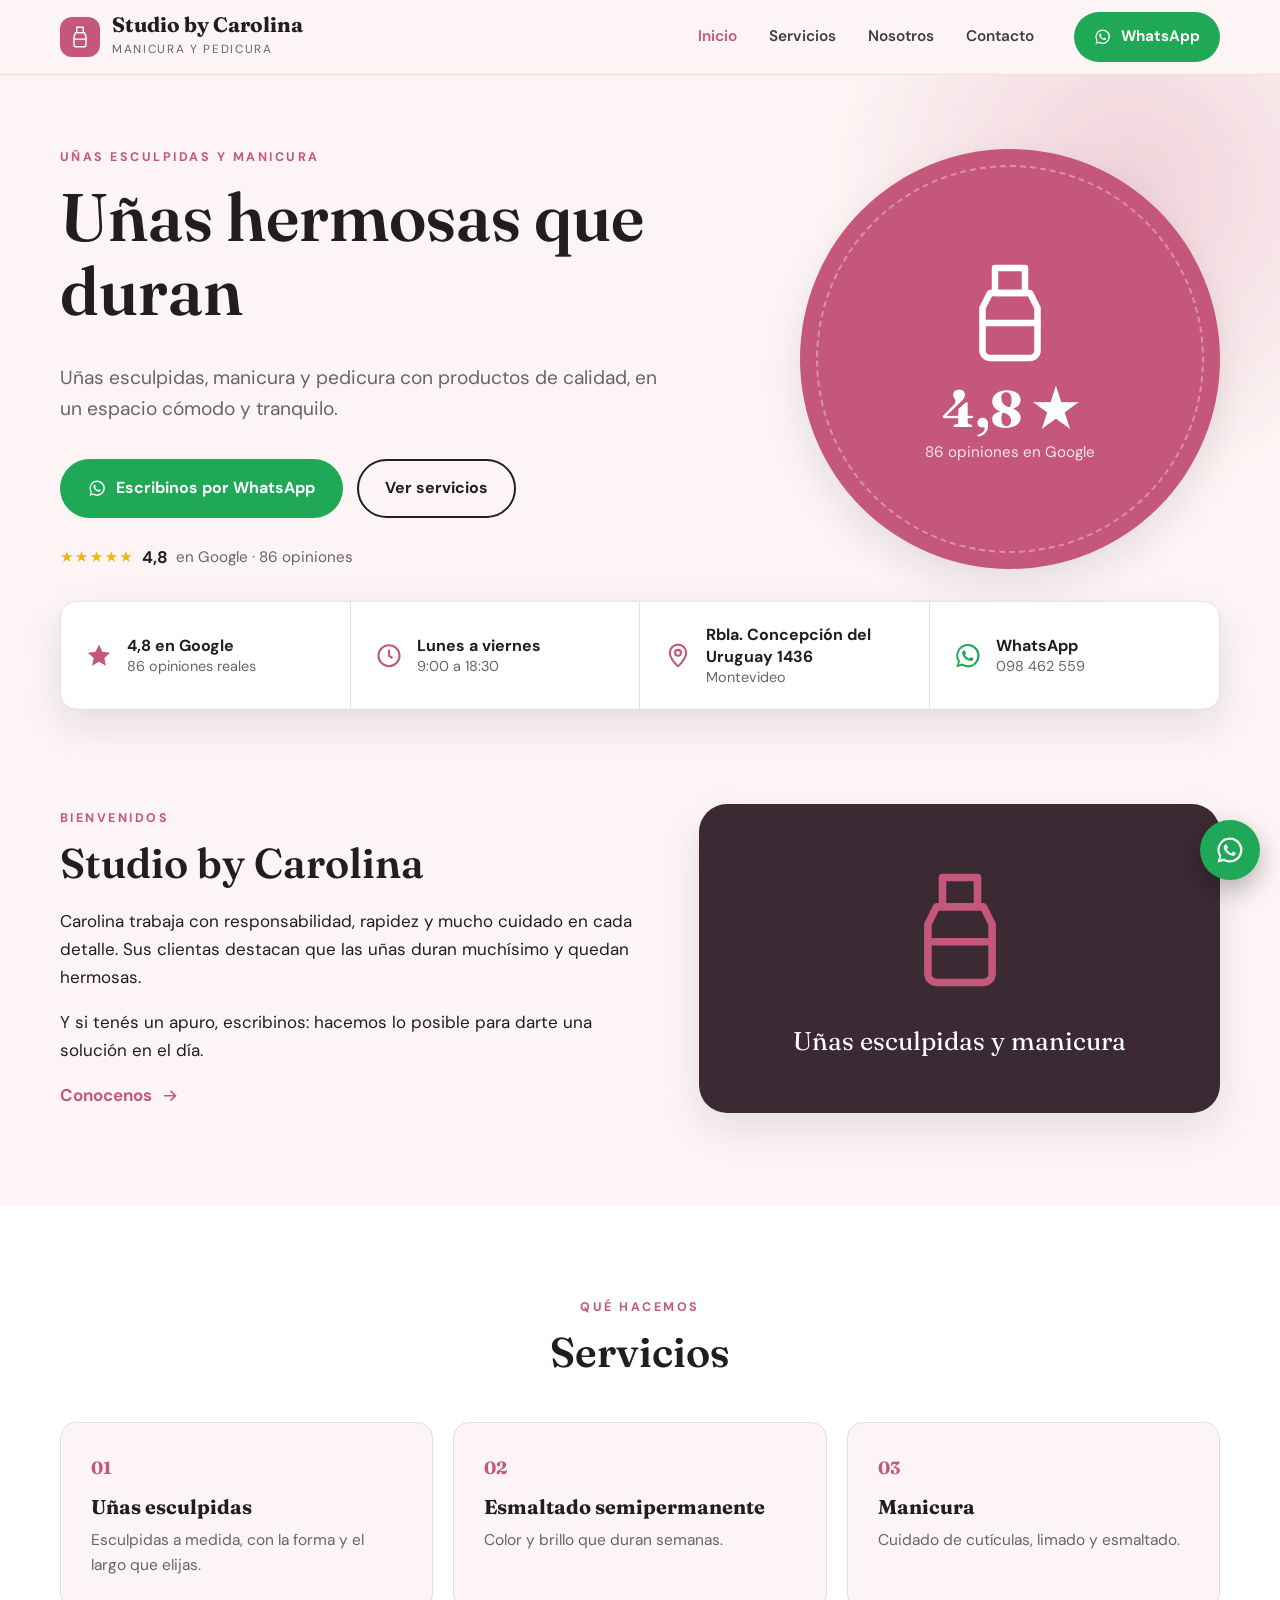
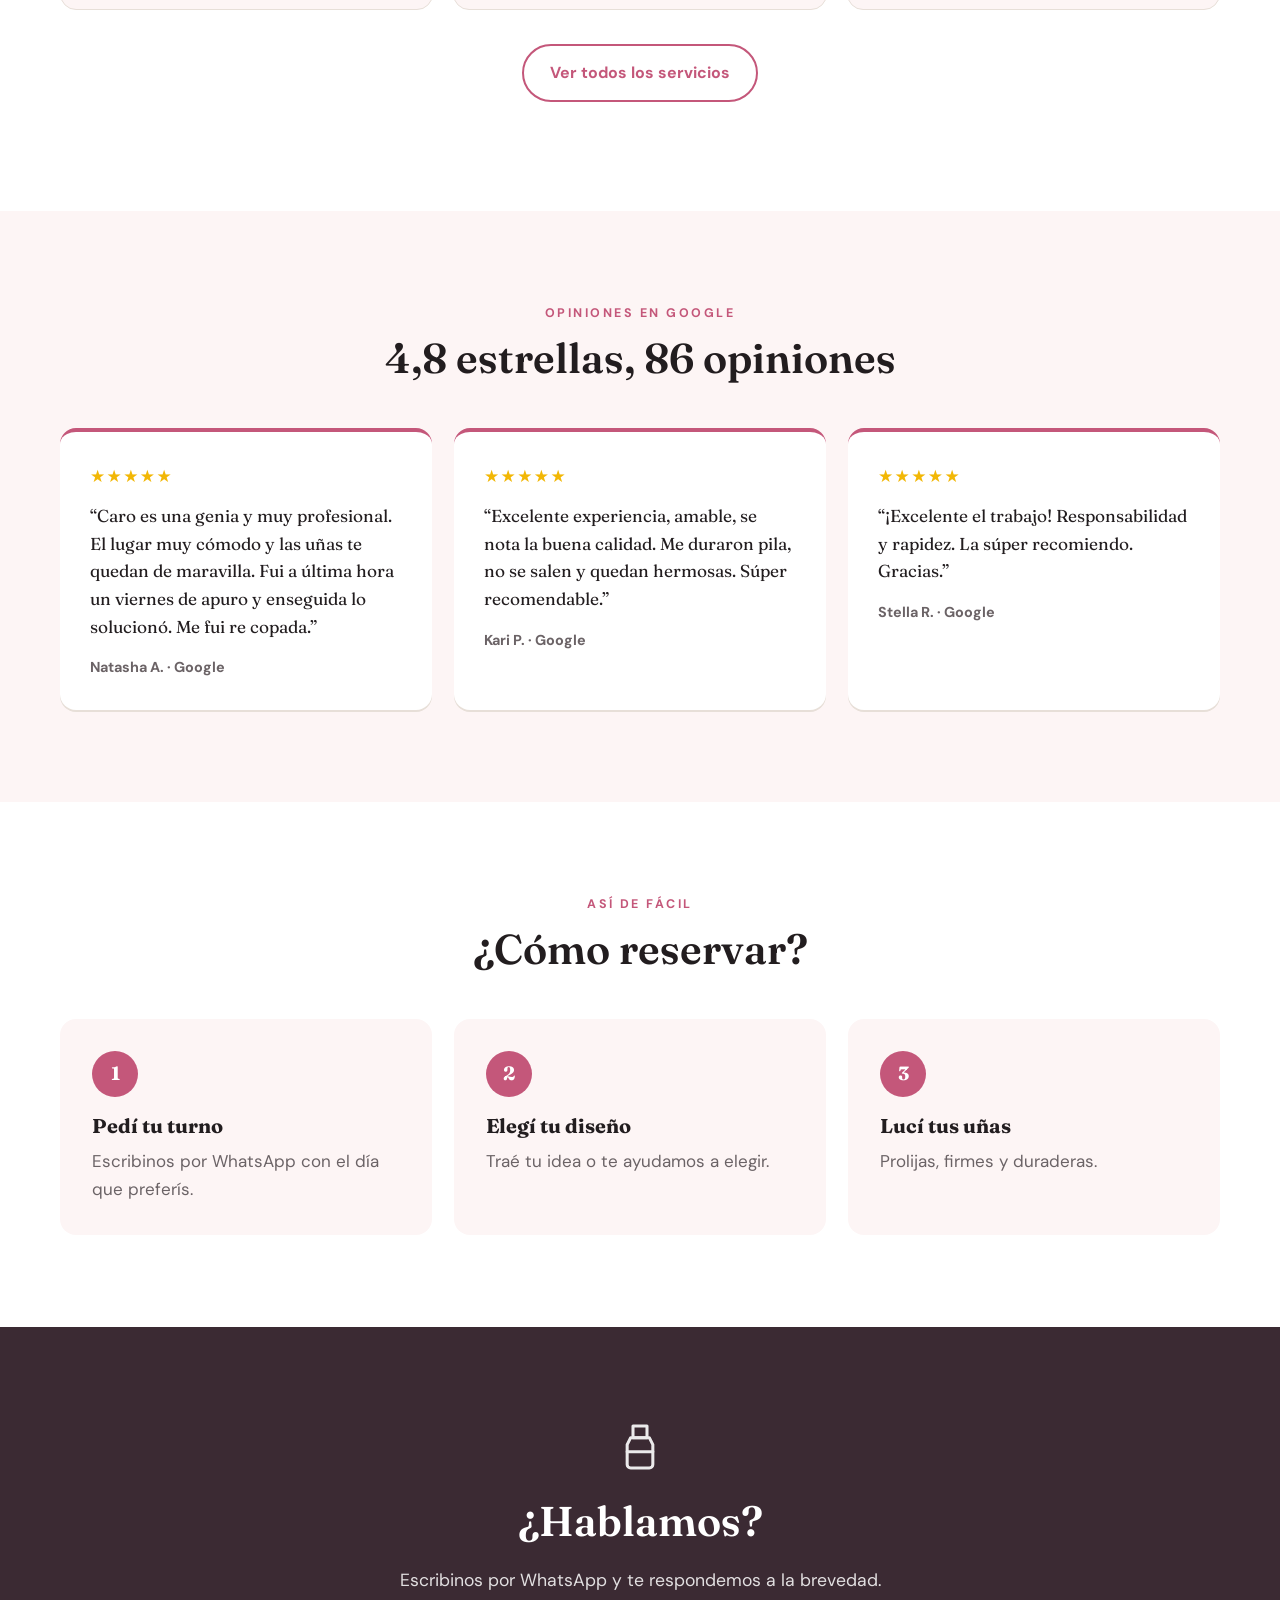
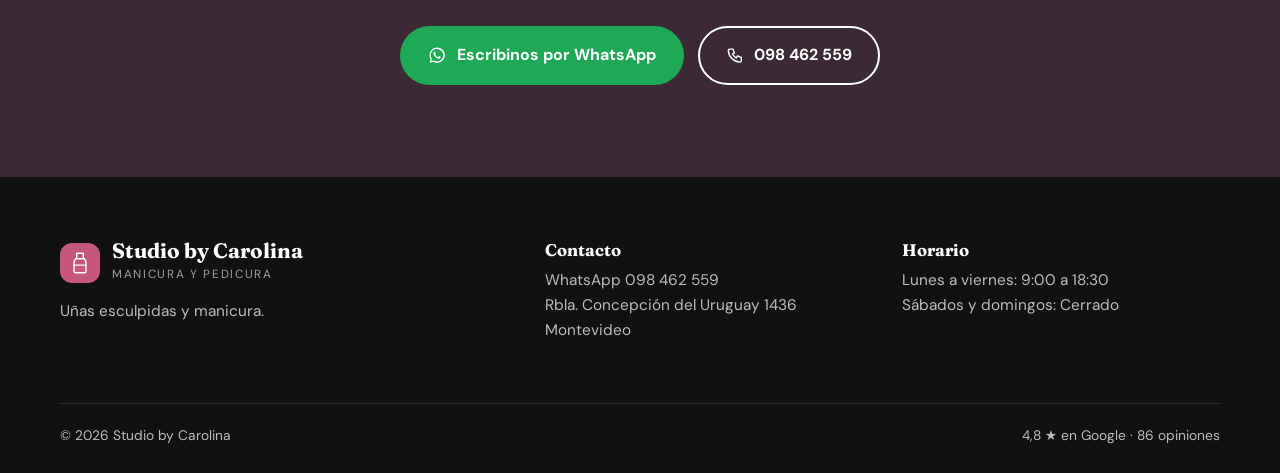
==== index.html @ a19c1f03 "STUDIO BY CAROLINA: web multipágina Co-Authored-By: Claude Opus 5.5 <noreply@anthropic.com>" ====
<!doctype html>
<html lang="es">
<head>
<meta charset="utf-8">
<meta name="viewport" content="width=device-width, initial-scale=1">
<title>Studio by Carolina · Manicura y pedicura en Montevideo</title>
<meta name="description" content="Studio by Carolina: manicura y pedicura en Rbla. Concepción del Uruguay 1436, Montevideo. 4,8 estrellas en Google con 86 opiniones. WhatsApp 098 462 559.">
<meta property="og:title" content="Studio by Carolina">
<meta property="og:description" content="Uñas esculpidas, manicura y pedicura con productos de calidad, en un espacio cómodo y tranquilo.">
<meta name="theme-color" content="#3b2a33">
<link rel="preconnect" href="https://fonts.googleapis.com">
<link rel="preconnect" href="https://fonts.gstatic.com" crossorigin>
<link href="https://fonts.googleapis.com/css2?family=Fraunces:opsz,wght@9..144,500;9..144,600;9..144,700&family=DM+Sans:wght@400;500;600;700&display=swap" rel="stylesheet">
<link rel="stylesheet" href="css/styles.css?v=mvso26ni">
<style>:root{--acento:#c4577a;--acento-2:#3b2a33;--fondo:#fdf5f5}</style>
</head>
<body class="tema-claro">
<header class="top">
  <div class="wrap nav">
    <a class="logo" href="index.html"><svg class="logo-mark" viewBox="0 0 24 24" fill="none" stroke="currentColor" stroke-width="1.3" stroke-linecap="round" stroke-linejoin="round" aria-hidden="true"><path d="M9 3h6v5H9z"/><path d="M8 8h8l1.5 3v8.5a1.5 1.5 0 0 1-1.5 1.5H8a1.5 1.5 0 0 1-1.5-1.5V11z"/><path d="M6.5 14h11"/></svg><span><b>Studio by Carolina</b><small>Manicura y pedicura</small></span></a>
    <input type="checkbox" id="menu-toggle" class="menu-toggle" aria-label="Abrir menú">
    <label for="menu-toggle" class="burger" aria-hidden="true"><span></span></label>
    <nav aria-label="Principal"><ul><li><a href="index.html" aria-current="page">Inicio</a></li><li><a href="servicios.html">Servicios</a></li><li><a href="nosotros.html">Nosotros</a></li><li><a href="contacto.html">Contacto</a></li></ul></nav>
    <a class="btn btn-wa btn-sm" href="https://wa.me/59898462559?text=Hola%20Carolina%2C%20quer%C3%ADa%20pedir%20un%20turno." target="_blank" rel="noopener"><svg class="i" viewBox="0 0 24 24" fill="currentColor" aria-hidden="true"><path d="M12 2a10 10 0 0 0-8.6 15.1L2 22l5-1.3A10 10 0 1 0 12 2zm0 18.2c-1.6 0-3.1-.4-4.4-1.2l-.3-.2-3 .8.8-2.9-.2-.3A8.2 8.2 0 1 1 12 20.2zm4.5-6.1c-.2-.1-1.5-.7-1.7-.8-.2-.1-.4-.1-.6.1l-.8 1c-.1.2-.3.2-.5.1a6.7 6.7 0 0 1-3.3-2.9c-.3-.4.2-.4.7-1.4.1-.2 0-.3 0-.4l-.8-1.8c-.2-.5-.4-.4-.6-.4h-.5c-.2 0-.4.1-.6.3-.2.2-.8.8-.8 2s.8 2.3.9 2.5c.1.2 1.6 2.5 4 3.5 1.5.6 2.1.7 2.8.6.5-.1 1.5-.6 1.7-1.2.2-.6.2-1.1.1-1.2l-.4-.3z"/></svg><span>WhatsApp</span></a>
  </div>
</header>
<main>
<section class="hero hero-arte">
  <div class="wrap hero-grid">
    <div class="hero-copy">
      <p class="eyebrow">Uñas esculpidas y manicura</p>
      <h1>Uñas hermosas que duran</h1>
      <p class="lead">Uñas esculpidas, manicura y pedicura con productos de calidad, en un espacio cómodo y tranquilo.</p>
      <div class="cta-row"><a class="btn btn-wa" href="https://wa.me/59898462559?text=Hola%20Carolina%2C%20quer%C3%ADa%20pedir%20un%20turno." target="_blank" rel="noopener"><svg class="i" viewBox="0 0 24 24" fill="currentColor" aria-hidden="true"><path d="M12 2a10 10 0 0 0-8.6 15.1L2 22l5-1.3A10 10 0 1 0 12 2zm0 18.2c-1.6 0-3.1-.4-4.4-1.2l-.3-.2-3 .8.8-2.9-.2-.3A8.2 8.2 0 1 1 12 20.2zm4.5-6.1c-.2-.1-1.5-.7-1.7-.8-.2-.1-.4-.1-.6.1l-.8 1c-.1.2-.3.2-.5.1a6.7 6.7 0 0 1-3.3-2.9c-.3-.4.2-.4.7-1.4.1-.2 0-.3 0-.4l-.8-1.8c-.2-.5-.4-.4-.6-.4h-.5c-.2 0-.4.1-.6.3-.2.2-.8.8-.8 2s.8 2.3.9 2.5c.1.2 1.6 2.5 4 3.5 1.5.6 2.1.7 2.8.6.5-.1 1.5-.6 1.7-1.2.2-.6.2-1.1.1-1.2l-.4-.3z"/></svg>Escribinos por WhatsApp</a><a class="btn btn-ghost" href="servicios.html">Ver servicios</a></div>
      <a class="rating" href="https://maps.google.com/?cid=63170096096292390" target="_blank" rel="noopener"><span class="stars" aria-hidden="true">★★★★★</span><b>4,8</b> en Google · 86 opiniones</a>
    </div>
    <div class="hero-visual"><div class="hero-medalla"><svg class="arte" viewBox="0 0 24 24" fill="none" stroke="currentColor" stroke-width="1.3" stroke-linecap="round" stroke-linejoin="round" aria-hidden="true"><path d="M9 3h6v5H9z"/><path d="M8 8h8l1.5 3v8.5a1.5 1.5 0 0 1-1.5 1.5H8a1.5 1.5 0 0 1-1.5-1.5V11z"/><path d="M6.5 14h11"/></svg><span>4,8 ★</span><small>86 opiniones en Google</small></div></div>
  </div>
</section>

<section class="datos">
  <div class="wrap datos-grid">
    <div><svg class="i" viewBox="0 0 24 24" fill="currentColor" aria-hidden="true"><path d="m12 2.5 2.9 6.1 6.6.8-4.9 4.6 1.3 6.6L12 17.3 6.1 20.6l1.3-6.6L2.5 9.4l6.6-.8z"/></svg><span><b>4,8 en Google</b>86 opiniones reales</span></div>
    <div><svg class="i" viewBox="0 0 24 24" fill="none" stroke="currentColor" stroke-width="1.8" aria-hidden="true"><circle cx="12" cy="12" r="9"/><path d="M12 7v5l3 2"/></svg><span><b>Lunes a viernes</b>9:00 a 18:30</span></div>
    <div><svg class="i" viewBox="0 0 24 24" fill="none" stroke="currentColor" stroke-width="1.8" aria-hidden="true"><path d="M12 21s-7-6.2-7-11.5a7 7 0 0 1 14 0C19 14.8 12 21 12 21z"/><circle cx="12" cy="9.5" r="2.5"/></svg><span><b>Rbla. Concepción del Uruguay 1436</b>Montevideo</span></div>
    <a href="https://wa.me/59898462559?text=Hola%20Carolina%2C%20quer%C3%ADa%20pedir%20un%20turno." target="_blank" rel="noopener"><svg class="i" viewBox="0 0 24 24" fill="currentColor" aria-hidden="true"><path d="M12 2a10 10 0 0 0-8.6 15.1L2 22l5-1.3A10 10 0 1 0 12 2zm0 18.2c-1.6 0-3.1-.4-4.4-1.2l-.3-.2-3 .8.8-2.9-.2-.3A8.2 8.2 0 1 1 12 20.2zm4.5-6.1c-.2-.1-1.5-.7-1.7-.8-.2-.1-.4-.1-.6.1l-.8 1c-.1.2-.3.2-.5.1a6.7 6.7 0 0 1-3.3-2.9c-.3-.4.2-.4.7-1.4.1-.2 0-.3 0-.4l-.8-1.8c-.2-.5-.4-.4-.6-.4h-.5c-.2 0-.4.1-.6.3-.2.2-.8.8-.8 2s.8 2.3.9 2.5c.1.2 1.6 2.5 4 3.5 1.5.6 2.1.7 2.8.6.5-.1 1.5-.6 1.7-1.2.2-.6.2-1.1.1-1.2l-.4-.3z"/></svg><span><b>WhatsApp</b>098 462 559</span></a>
  </div>
</section>

<section class="intro">
  <div class="wrap split">
    <div>
      <p class="eyebrow">Bienvenidos</p>
      <h2>Studio by Carolina</h2>
      <p>Carolina trabaja con responsabilidad, rapidez y mucho cuidado en cada detalle. Sus clientas destacan que las uñas duran muchísimo y quedan hermosas.</p>
      <p>Y si tenés un apuro, escribinos: hacemos lo posible para darte una solución en el día.</p>
      <a class="link" href="nosotros.html">Conocenos <svg class="i" viewBox="0 0 24 24" fill="none" stroke="currentColor" stroke-width="2" aria-hidden="true"><path d="M5 12h14M13 6l6 6-6 6"/></svg></a>
    </div>
    <div class="arte-card"><svg class="arte" viewBox="0 0 24 24" fill="none" stroke="currentColor" stroke-width="1.3" stroke-linecap="round" stroke-linejoin="round" aria-hidden="true"><path d="M9 3h6v5H9z"/><path d="M8 8h8l1.5 3v8.5a1.5 1.5 0 0 1-1.5 1.5H8a1.5 1.5 0 0 1-1.5-1.5V11z"/><path d="M6.5 14h11"/></svg><p>Uñas esculpidas y manicura</p></div>
  </div>
</section>

<section class="seccion-servicios">
  <div class="wrap">
    <div class="head"><p class="eyebrow">Qué hacemos</p><h2>Servicios</h2></div>
    <div class="servicios"><article class="servicio"><span class="num">01</span><h3>Uñas esculpidas</h3><p>Esculpidas a medida, con la forma y el largo que elijas.</p></article><article class="servicio"><span class="num">02</span><h3>Esmaltado semipermanente</h3><p>Color y brillo que duran semanas.</p></article><article class="servicio"><span class="num">03</span><h3>Manicura</h3><p>Cuidado de cutículas, limado y esmaltado.</p></article></div>
    <p class="center"><a class="btn btn-outline" href="servicios.html">Ver todos los servicios</a></p>
  </div>
</section>

<section class="seccion-opiniones">
  <div class="wrap">
    <div class="head"><p class="eyebrow">Opiniones en Google</p><h2>4,8 estrellas, 86 opiniones</h2></div>
    <div class="opiniones"><figure class="opinion"><span class="stars" aria-label="5 estrellas">★★★★★</span><blockquote>“Caro es una genia y muy profesional. El lugar muy cómodo y las uñas te quedan de maravilla. Fui a última hora un viernes de apuro y enseguida lo solucionó. Me fui re copada.”</blockquote><figcaption>Natasha A. · Google</figcaption></figure><figure class="opinion"><span class="stars" aria-label="5 estrellas">★★★★★</span><blockquote>“Excelente experiencia, amable, se nota la buena calidad. Me duraron pila, no se salen y quedan hermosas. Súper recomendable.”</blockquote><figcaption>Kari P. · Google</figcaption></figure><figure class="opinion"><span class="stars" aria-label="5 estrellas">★★★★★</span><blockquote>“¡Excelente el trabajo! Responsabilidad y rapidez. La súper recomiendo. Gracias.”</blockquote><figcaption>Stella R. · Google</figcaption></figure></div>
  </div>
</section>

<section class="seccion-pasos">
  <div class="wrap">
    <div class="head"><p class="eyebrow">Así de fácil</p><h2>¿Cómo reservar?</h2></div>
    <ol class="pasos"><li><h3>Pedí tu turno</h3><p>Escribinos por WhatsApp con el día que preferís.</p></li><li><h3>Elegí tu diseño</h3><p>Traé tu idea o te ayudamos a elegir.</p></li><li><h3>Lucí tus uñas</h3><p>Prolijas, firmes y duraderas.</p></li></ol>
  </div>
</section>

<section class="cta">
  <div class="wrap">
    <svg class="cta-arte" viewBox="0 0 24 24" fill="none" stroke="currentColor" stroke-width="1.3" stroke-linecap="round" stroke-linejoin="round" aria-hidden="true"><path d="M9 3h6v5H9z"/><path d="M8 8h8l1.5 3v8.5a1.5 1.5 0 0 1-1.5 1.5H8a1.5 1.5 0 0 1-1.5-1.5V11z"/><path d="M6.5 14h11"/></svg>
    <h2>¿Hablamos?</h2>
    <p>Escribinos por WhatsApp y te respondemos a la brevedad.</p>
    <div class="cta-row center"><a class="btn btn-wa" href="https://wa.me/59898462559?text=Hola%20Carolina%2C%20quer%C3%ADa%20pedir%20un%20turno." target="_blank" rel="noopener"><svg class="i" viewBox="0 0 24 24" fill="currentColor" aria-hidden="true"><path d="M12 2a10 10 0 0 0-8.6 15.1L2 22l5-1.3A10 10 0 1 0 12 2zm0 18.2c-1.6 0-3.1-.4-4.4-1.2l-.3-.2-3 .8.8-2.9-.2-.3A8.2 8.2 0 1 1 12 20.2zm4.5-6.1c-.2-.1-1.5-.7-1.7-.8-.2-.1-.4-.1-.6.1l-.8 1c-.1.2-.3.2-.5.1a6.7 6.7 0 0 1-3.3-2.9c-.3-.4.2-.4.7-1.4.1-.2 0-.3 0-.4l-.8-1.8c-.2-.5-.4-.4-.6-.4h-.5c-.2 0-.4.1-.6.3-.2.2-.8.8-.8 2s.8 2.3.9 2.5c.1.2 1.6 2.5 4 3.5 1.5.6 2.1.7 2.8.6.5-.1 1.5-.6 1.7-1.2.2-.6.2-1.1.1-1.2l-.4-.3z"/></svg>Escribinos por WhatsApp</a><a class="btn btn-ghost" href="tel:+59898462559"><svg class="i" viewBox="0 0 24 24" fill="none" stroke="currentColor" stroke-width="1.8" aria-hidden="true"><path d="M5 4h4l2 5-2.5 1.5a11 11 0 0 0 5 5L15 13l5 2v4a2 2 0 0 1-2 2A16 16 0 0 1 3 6a2 2 0 0 1 2-2"/></svg>098 462 559</a></div>
  </div>
</section>
</main>
<footer>
  <div class="wrap foot">
    <div>
      <a class="logo" href="index.html"><svg class="logo-mark" viewBox="0 0 24 24" fill="none" stroke="currentColor" stroke-width="1.3" stroke-linecap="round" stroke-linejoin="round" aria-hidden="true"><path d="M9 3h6v5H9z"/><path d="M8 8h8l1.5 3v8.5a1.5 1.5 0 0 1-1.5 1.5H8a1.5 1.5 0 0 1-1.5-1.5V11z"/><path d="M6.5 14h11"/></svg><span><b>Studio by Carolina</b><small>Manicura y pedicura</small></span></a>
      <p>Uñas esculpidas y manicura.</p>
    </div>
    <div>
      <h3>Contacto</h3>
      <p><a href="https://wa.me/59898462559?text=Hola%20Carolina%2C%20quer%C3%ADa%20pedir%20un%20turno." target="_blank" rel="noopener">WhatsApp 098 462 559</a><br>Rbla. Concepción del Uruguay 1436<br>Montevideo</p>
      
    </div>
    <div>
      <h3>Horario</h3>
      <p>Lunes a viernes: 9:00 a 18:30<br>Sábados y domingos: Cerrado</p>
    </div>
  </div>
  <div class="wrap fine-foot"><span>© 2026 Studio by Carolina</span><span>4,8 ★ en Google · 86 opiniones</span></div>
</footer>
<a class="float" href="https://wa.me/59898462559?text=Hola%20Carolina%2C%20quer%C3%ADa%20pedir%20un%20turno." target="_blank" rel="noopener" aria-label="Escribir por WhatsApp"><svg class="i" viewBox="0 0 24 24" fill="currentColor" aria-hidden="true"><path d="M12 2a10 10 0 0 0-8.6 15.1L2 22l5-1.3A10 10 0 1 0 12 2zm0 18.2c-1.6 0-3.1-.4-4.4-1.2l-.3-.2-3 .8.8-2.9-.2-.3A8.2 8.2 0 1 1 12 20.2zm4.5-6.1c-.2-.1-1.5-.7-1.7-.8-.2-.1-.4-.1-.6.1l-.8 1c-.1.2-.3.2-.5.1a6.7 6.7 0 0 1-3.3-2.9c-.3-.4.2-.4.7-1.4.1-.2 0-.3 0-.4l-.8-1.8c-.2-.5-.4-.4-.6-.4h-.5c-.2 0-.4.1-.6.3-.2.2-.8.8-.8 2s.8 2.3.9 2.5c.1.2 1.6 2.5 4 3.5 1.5.6 2.1.7 2.8.6.5-.1 1.5-.6 1.7-1.2.2-.6.2-1.1.1-1.2l-.4-.3z"/></svg></a>
</body>
</html>
---- css/styles.css ----
/* Shared styles for the WhatsApp batch. Three themes (body.tema-*): tinta (dark), claro (light, serif) and
   urgente (navy and yellow). Each page sets --acento and --acento-2 (and optionally --fondo) inline. */
:root {
  --acento: #c4475e;
  --acento-2: #2a1f24;
  --fondo: #faf7f3;
  --superficie: #ffffff;
  --texto: #221d1f;
  --suave: #6b6366;
  --linea: #e7dfd8;
  --wa: #1fa855;
  --r: 16px;
  --sombra: 0 16px 40px rgba(20, 14, 16, .1);
  --titulo: 'Fraunces', Georgia, serif;
  --cuerpo: 'DM Sans', system-ui, sans-serif;
  --mayus: none;
  --track: 0;
}
.tema-tinta {
  --fondo: #0f0f10;
  --superficie: #19191b;
  --texto: #f1ece3;
  --suave: #a9a39a;
  --linea: #2c2b2e;
  --sombra: 0 18px 50px rgba(0, 0, 0, .45);
  --titulo: 'Oswald', Impact, sans-serif;
  --cuerpo: 'Inter', system-ui, sans-serif;
  --mayus: uppercase;
  --track: .02em;
}
.tema-urgente {
  --texto: #14213d;
  --suave: #55607a;
  --linea: #dfe3ea;
  --titulo: 'Archivo', system-ui, sans-serif;
  --cuerpo: 'Inter', system-ui, sans-serif;
}

*, *::before, *::after { box-sizing: border-box; }
html { scroll-behavior: smooth; }
body { margin: 0; font-family: var(--cuerpo); font-size: 17px; line-height: 1.65; color: var(--texto); background: var(--fondo); -webkit-font-smoothing: antialiased; }
img { display: block; max-width: 100%; }
a { color: inherit; }
h1, h2, h3 { font-family: var(--titulo); font-weight: 700; line-height: 1.1; margin: 0 0 .5em; text-transform: var(--mayus); letter-spacing: var(--track); }
.tema-claro h1, .tema-claro h2 { font-weight: 600; }
.tema-urgente h1, .tema-urgente h2 { font-weight: 900; letter-spacing: -.02em; }
h1 { font-size: clamp(2.3rem, 5.4vw, 4.2rem); }
h2 { font-size: clamp(1.8rem, 3.4vw, 2.6rem); }
h3 { font-size: 1.25rem; }
p { margin: 0 0 1em; }
.wrap { width: min(1160px, 100% - 40px); margin-inline: auto; }
section { padding: 92px 0; }
.i { width: 1.15em; height: 1.15em; flex: none; }
.center { text-align: center; }
.eyebrow { font-family: var(--cuerpo); font-size: .78rem; font-weight: 700; letter-spacing: .2em; text-transform: uppercase; color: var(--acento); margin-bottom: 1em; }
.lead { font-size: 1.2rem; color: var(--suave); max-width: 46ch; }
.head { text-align: center; max-width: 700px; margin: 0 auto 46px; }
.fine { color: var(--suave); font-size: .92rem; }

/* Buttons */
.btn { display: inline-flex; align-items: center; justify-content: center; gap: 10px; padding: 14px 26px; border-radius: 999px; font-weight: 700; font-size: 1rem; text-decoration: none; border: 2px solid transparent; transition: transform .2s, background .2s, color .2s, border-color .2s; }
.btn:hover { transform: translateY(-2px); }
.btn-sm { padding: 10px 18px; font-size: .95rem; }
.btn-wa { background: var(--wa); color: #fff; }
.btn-wa:hover { background: #18914a; }
.btn-ghost { border-color: currentColor; color: var(--texto); }
.btn-outline { border-color: var(--acento); color: var(--acento); margin-top: 34px; }
.btn-outline:hover { background: var(--acento); color: #fff; }
.tema-tinta .btn-outline:hover { color: #111; }
.btn-block { width: 100%; }
.cta-row { display: flex; flex-wrap: wrap; gap: 14px; }
.cta-row.center { justify-content: center; }
.link { display: inline-flex; align-items: center; gap: 8px; color: var(--acento); font-weight: 700; text-decoration: none; }
.link:hover .i { transform: translateX(4px); }
.link .i { transition: transform .2s; }

/* Header */
.top { position: sticky; top: 0; z-index: 50; background: color-mix(in srgb, var(--fondo) 88%, transparent); backdrop-filter: blur(12px); border-bottom: 1px solid var(--linea); }
.tema-urgente .top { background: var(--acento-2); color: #fff; border-bottom: 0; }
.nav { display: flex; align-items: center; gap: 26px; min-height: 74px; }
.logo { display: flex; align-items: center; gap: 12px; text-decoration: none; }
.logo-mark { width: 40px; height: 40px; padding: 7px; border-radius: 12px; background: var(--acento); color: #fff; flex: none; }
.tema-tinta .logo-mark, .tema-urgente .logo-mark { color: #111; }
.logo b { display: block; font-family: var(--titulo); font-size: 1.3rem; line-height: 1; text-transform: var(--mayus); letter-spacing: var(--track); }
.logo small { display: block; font-size: .74rem; letter-spacing: .14em; text-transform: uppercase; color: var(--suave); margin-top: 4px; }
.tema-urgente .top .logo small { color: rgba(255, 255, 255, .7); }
.top nav { margin-left: auto; }
.top nav ul { display: flex; gap: 4px; list-style: none; margin: 0; padding: 0; }
.top nav a { display: block; padding: 8px 14px; border-radius: 999px; text-decoration: none; font-weight: 600; font-size: .96rem; opacity: .85; }
.top nav a:hover { opacity: 1; background: color-mix(in srgb, var(--acento) 12%, transparent); }
.top nav a[aria-current="page"] { opacity: 1; color: var(--acento); }
.menu-toggle, .burger { display: none; }

/* Hero */
.hero { padding: 72px 0 84px; position: relative; overflow: hidden; }
.hero::before { content: ''; position: absolute; width: 620px; height: 620px; right: -160px; top: -200px; border-radius: 50%; background: radial-gradient(circle, color-mix(in srgb, var(--acento) 22%, transparent), transparent 70%); pointer-events: none; }
.tema-urgente .hero { background: var(--acento-2); color: #fff; }
.tema-urgente .hero .lead { color: rgba(255, 255, 255, .8); }
.tema-urgente .hero .btn-ghost { color: #fff; }
.hero-grid { position: relative; display: grid; grid-template-columns: 1.1fr .9fr; gap: 56px; align-items: center; }
.hero h1 { max-width: 15ch; }
.hero .lead { margin-bottom: 1.8em; }
.rating { display: inline-flex; align-items: center; gap: 8px; margin-top: 26px; text-decoration: none; color: var(--suave); font-size: .95rem; }
.tema-urgente .hero .rating { color: rgba(255, 255, 255, .8); }
.rating b { color: var(--texto); font-size: 1.05rem; }
.tema-urgente .hero .rating b { color: #fff; }
.stars { color: #f2b705; letter-spacing: .08em; }
.hero-visual img { width: 100%; aspect-ratio: 4 / 5; object-fit: cover; border-radius: 26px; box-shadow: var(--sombra); }
.hero-medalla { aspect-ratio: 1; max-width: 420px; margin-left: auto; border-radius: 50%; display: grid; place-content: center; justify-items: center; text-align: center; background: var(--acento); color: #fff; box-shadow: var(--sombra); position: relative; }
.tema-tinta .hero-medalla, .tema-urgente .hero-medalla { color: #111; }
.hero-medalla::after { content: ''; position: absolute; inset: 16px; border: 2px dashed currentColor; border-radius: 50%; opacity: .35; }
.hero-medalla .arte { width: 120px; height: 120px; margin-bottom: 10px; }
.hero-medalla span { font-family: var(--titulo); font-size: 3.2rem; font-weight: 700; line-height: 1; }
.hero-medalla small { font-size: .95rem; opacity: .85; margin-top: 6px; }

/* Facts strip */
.datos { padding: 0; }
.datos-grid { display: grid; grid-template-columns: repeat(4, 1fr); gap: 0; background: var(--superficie); border: 1px solid var(--linea); border-radius: var(--r); box-shadow: var(--sombra); transform: translateY(-50%); }
.tema-urgente .datos-grid { transform: translateY(-40%); }
.datos-grid > * { display: flex; gap: 14px; align-items: center; padding: 22px 24px; text-decoration: none; border-right: 1px solid var(--linea); }
.datos-grid > :last-child { border-right: 0; }
.datos-grid .i { width: 28px; height: 28px; color: var(--acento); }
.datos-grid a .i { color: var(--wa); }
.datos-grid span { font-size: .9rem; color: var(--suave); line-height: 1.35; }
.datos-grid b { display: block; color: var(--texto); font-size: 1rem; }

/* Split blocks */
.intro { padding-top: 40px; }
.split { display: grid; grid-template-columns: 1.05fr .95fr; gap: 64px; align-items: center; }
.marco { margin: 0; position: relative; }
.marco img { width: 100%; aspect-ratio: 4 / 4.4; object-fit: cover; border-radius: var(--r); box-shadow: var(--sombra); }
.marco::after { content: ''; position: absolute; inset: 18px -18px -18px 18px; border: 2px solid var(--acento); border-radius: var(--r); z-index: -1; }
.arte-card { border-radius: 28px; padding: 56px 40px; text-align: center; background: var(--acento-2); color: #fff; box-shadow: var(--sombra); }
.tema-tinta .arte-card { background: var(--superficie); border: 1px solid var(--linea); color: var(--texto); }
.arte-card .arte { width: 140px; height: 140px; color: var(--acento); margin: 0 auto 18px; }
.arte-card p { font-family: var(--titulo); font-size: 1.6rem; line-height: 1.2; margin: 0; text-transform: var(--mayus); }
.par-fotos { display: grid; grid-template-columns: 1fr 1fr; gap: 14px; }
.par-fotos img { width: 100%; aspect-ratio: 3 / 4; object-fit: cover; border-radius: var(--r); }
.par-fotos img:last-child { margin-top: 44px; }
.checks { list-style: none; padding: 0; margin: 26px 0 0; display: grid; gap: 10px; }
.checks li { display: flex; gap: 10px; align-items: center; font-weight: 600; }
.checks .i { color: var(--acento); }

/* Services */
.seccion-servicios { background: var(--superficie); }
.tema-tinta .seccion-servicios { background: #141415; }
.servicios { display: grid; grid-template-columns: repeat(3, 1fr); gap: 20px; }
.servicio { padding: 30px; border-radius: var(--r); border: 1px solid var(--linea); background: var(--fondo); transition: transform .25s, border-color .25s; }
.servicio:hover { transform: translateY(-4px); border-color: var(--acento); }
.servicio .num { display: block; font-family: var(--titulo); font-size: 1.1rem; font-weight: 700; color: var(--acento); margin-bottom: 14px; }
.servicio p { color: var(--suave); margin: 0; font-size: .97rem; }

/* Price list */
.carta { background: var(--fondo); }
.carta-grid { display: grid; grid-template-columns: 1fr 1fr; gap: 26px; }
.carta-bloque { background: var(--superficie); border-radius: var(--r); padding: 30px; border: 1px solid var(--linea); }
.carta-bloque h3 { color: var(--acento); border-bottom: 2px solid var(--acento-2); padding-bottom: 10px; }
.carta-bloque .nota { color: var(--suave); font-size: .92rem; font-style: italic; }
.carta-bloque ul { list-style: none; margin: 0; padding: 0; }
.carta-bloque li { display: flex; align-items: baseline; gap: 10px; padding: 10px 0; border-bottom: 1px dashed var(--linea); }
.carta-bloque li i { flex: 1; border-bottom: 1px dotted var(--suave); opacity: .5; transform: translateY(-4px); }
.carta-bloque li b { white-space: nowrap; color: var(--acento); }

/* Reviews */
.seccion-opiniones { background: var(--fondo); }
.opiniones { display: grid; grid-template-columns: repeat(3, 1fr); gap: 22px; }
.opinion { margin: 0; padding: 30px; border-radius: var(--r); background: var(--superficie); border-top: 4px solid var(--acento); box-shadow: 0 2px 0 var(--linea); }
.opinion blockquote { margin: 12px 0 16px; font-size: 1.02rem; line-height: 1.6; }
.tema-claro .opinion blockquote { font-family: var(--titulo); font-size: 1.08rem; }
.opinion figcaption { font-weight: 700; color: var(--suave); font-size: .9rem; }

/* Steps */
.seccion-pasos { background: var(--superficie); }
.tema-tinta .seccion-pasos { background: #141415; }
.pasos { list-style: none; counter-reset: paso; padding: 0; margin: 0; display: grid; grid-template-columns: repeat(3, 1fr); gap: 22px; }
.pasos li { counter-increment: paso; padding: 32px; border-radius: var(--r); background: var(--fondo); position: relative; }
.pasos li::before { content: counter(paso); display: grid; place-items: center; width: 46px; height: 46px; border-radius: 50%; background: var(--acento); color: #fff; font-family: var(--titulo); font-weight: 700; font-size: 1.2rem; margin-bottom: 18px; }
.tema-tinta .pasos li::before, .tema-urgente .pasos li::before { color: #111; }
.pasos p { color: var(--suave); margin: 0; }

/* CTA band */
.cta { background: var(--acento-2); color: #fff; text-align: center; position: relative; overflow: hidden; }
.tema-tinta .cta { background: var(--acento); color: #111; }
.cta h2 { color: inherit; }
.cta p { opacity: .85; font-size: 1.1rem; margin-bottom: 1.8em; }
.cta .btn-ghost { color: inherit; }
.cta-arte { width: 56px; height: 56px; margin: 0 auto 16px; opacity: .9; }

/* Inner banner */
.banner { padding: 96px 0 72px; background: var(--acento-2); color: #fff; position: relative; overflow: hidden; }
.tema-tinta .banner { background: #141415; border-bottom: 1px solid var(--linea); }
.banner h1 { color: #fff; margin-bottom: .25em; }
.tema-tinta .banner h1 { color: var(--texto); }
.banner .lead { color: rgba(255, 255, 255, .78); margin: 0; }
.tema-tinta .banner .lead { color: var(--suave); }
.banner-arte { position: absolute; right: 6%; top: 50%; width: 260px; height: 260px; transform: translateY(-50%) rotate(-12deg); color: var(--acento); opacity: .35; }

/* Gallery */
.galeria-sec { background: var(--fondo); }
.galeria { columns: 3; column-gap: 16px; }
.galeria img { width: 100%; margin-bottom: 16px; border-radius: 14px; break-inside: avoid; }

/* Contact */
.contacto { background: var(--fondo); }
.contacto-grid { display: grid; grid-template-columns: .9fr 1.1fr; gap: 28px; align-items: stretch; }
.contacto-card { background: var(--superficie); border-radius: var(--r); padding: 36px; box-shadow: var(--sombra); }
.contacto-card .btn-wa { margin-bottom: 24px; }
.row { display: flex; gap: 12px; margin-bottom: 14px; }
.row .i { color: var(--acento); margin-top: 4px; }
.row a { font-weight: 600; }
.contacto-card h3 { margin-top: 26px; }
.horario { width: 100%; border-collapse: collapse; }
.horario th { text-align: left; font-weight: 600; padding: 9px 12px 9px 0; border-top: 1px solid var(--linea); }
.horario td { text-align: right; padding: 9px 0; border-top: 1px solid var(--linea); color: var(--suave); }
.mapa { border-radius: var(--r); overflow: hidden; min-height: 420px; box-shadow: var(--sombra); background: var(--superficie); }
.mapa iframe { width: 100%; height: 100%; min-height: 420px; border: 0; display: block; }

/* Footer */
footer { background: #111; color: rgba(255, 255, 255, .72); padding: 64px 0 0; font-size: .96rem; }
.tema-tinta footer { background: #080809; border-top: 1px solid var(--linea); }
.foot { display: grid; grid-template-columns: 1.4fr 1fr 1fr; gap: 40px; }
footer .logo { color: #fff; margin-bottom: 14px; }
footer .logo small { color: rgba(255, 255, 255, .6); }
footer h3 { color: #fff; font-size: 1.05rem; }
footer a { text-decoration: none; }
footer a:hover { color: #fff; }
.fine-foot { display: flex; justify-content: space-between; flex-wrap: wrap; gap: 10px; border-top: 1px solid rgba(255, 255, 255, .12); margin-top: 44px; padding: 20px 0 26px; font-size: .86rem; }
.float { position: fixed; right: 20px; bottom: 20px; width: 60px; height: 60px; border-radius: 50%; background: var(--wa); color: #fff; display: flex; align-items: center; justify-content: center; box-shadow: 0 10px 26px rgba(0, 0, 0, .28); z-index: 60; transition: transform .2s; }
.float:hover { transform: scale(1.06); }
.float .i { width: 30px; height: 30px; }

/* Responsive */
@media (max-width: 960px) {
  section { padding: 72px 0; }
  .nav { gap: 12px; min-height: 66px; }
  .burger { display: flex; width: 44px; height: 44px; align-items: center; justify-content: center; cursor: pointer; order: 3; }
  .burger span, .burger span::before, .burger span::after { display: block; width: 22px; height: 2px; background: currentColor; position: relative; transition: transform .2s; }
  .burger span::before, .burger span::after { content: ''; position: absolute; left: 0; }
  .burger span::before { top: -7px; }
  .burger span::after { top: 7px; }
  .top nav { position: absolute; top: 100%; left: 0; right: 0; margin: 0; display: none; background: var(--fondo); border-bottom: 1px solid var(--linea); }
  .tema-urgente .top nav { background: var(--acento-2); }
  .top nav ul { flex-direction: column; padding: 8px 20px 18px; gap: 0; }
  .top nav a { padding: 14px 4px; border-radius: 0; border-bottom: 1px solid var(--linea); font-size: 1.05rem; }
  .menu-toggle:checked ~ nav { display: block; }
  .menu-toggle:checked + .burger span { background: transparent; }
  .menu-toggle:checked + .burger span::before { transform: translateY(7px) rotate(45deg); }
  .menu-toggle:checked + .burger span::after { transform: translateY(-7px) rotate(-45deg); }
  .nav .btn-sm { margin-left: auto; order: 2; }
  .hero-grid, .split, .contacto-grid { grid-template-columns: 1fr; gap: 40px; }
  .hero-visual img { aspect-ratio: 4 / 3.4; }
  .hero-medalla { max-width: 300px; margin: 0 auto; }
  .datos-grid { grid-template-columns: 1fr 1fr; transform: none; margin-top: -30px; }
  .datos-grid > :nth-child(2) { border-right: 0; }
  .datos-grid > :nth-child(-n+2) { border-bottom: 1px solid var(--linea); }
  .servicios, .opiniones, .pasos { grid-template-columns: 1fr 1fr; }
  .carta-grid { grid-template-columns: 1fr; }
  .galeria { columns: 2; }
  .foot { grid-template-columns: 1fr 1fr; }
  .banner-arte { width: 180px; height: 180px; right: -20px; }
}
@media (max-width: 620px) {
  body { font-size: 16px; }
  .wrap { width: calc(100% - 32px); }
  .logo small { display: none; }
  .logo b { font-size: 1.15rem; }
  .logo-mark { width: 36px; height: 36px; }
  .nav .btn-sm span { display: none; }
  .nav .btn-sm { padding: 10px; }
  .hero { padding: 44px 0 70px; }
  .lead { font-size: 1.08rem; }
  .datos-grid { grid-template-columns: 1fr; }
  .datos-grid > * { border-right: 0; border-bottom: 1px solid var(--linea); }
  .datos-grid > :last-child { border-bottom: 0; }
  .servicios, .opiniones, .pasos { grid-template-columns: 1fr; }
  .marco::after { inset: 12px -10px -12px 10px; }
  .par-fotos img:last-child { margin-top: 28px; }
  .galeria { columns: 1; }
  .foot { grid-template-columns: 1fr; gap: 26px; }
  .banner { padding: 64px 0 52px; }
  .contacto-card { padding: 26px 22px; }
  .mapa, .mapa iframe { min-height: 300px; }
}

/* Urgente: the yellow accent is too light for text on light backgrounds */
.tema-urgente .eyebrow, .tema-urgente .servicio .num, .tema-urgente .link, .tema-urgente .checks .i, .tema-urgente .row .i, .tema-urgente .carta-bloque h3 { color: #9a7000; }
.tema-urgente .hero .eyebrow { color: var(--acento); }
.tema-urgente .btn-outline { border-color: var(--acento-2); color: var(--acento-2); }
.tema-urgente .btn-outline:hover { background: var(--acento-2); color: #fff; }
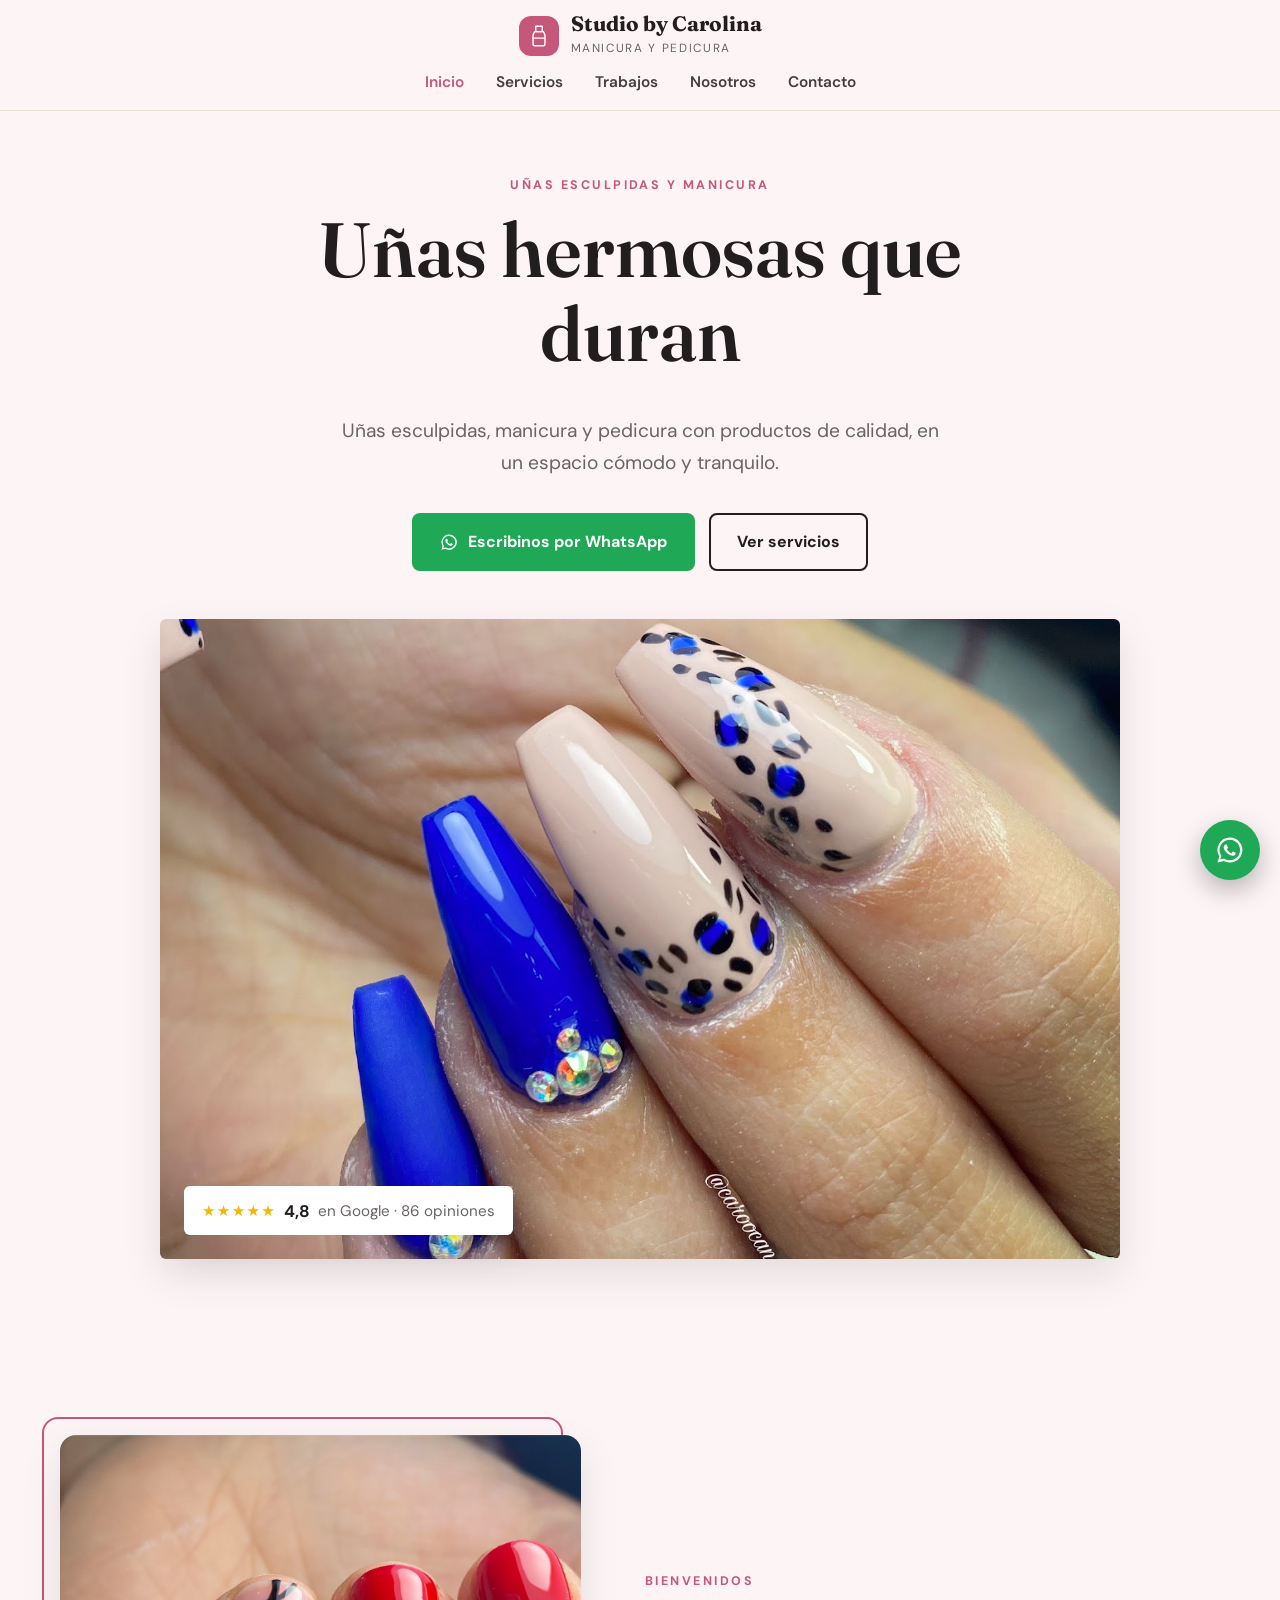
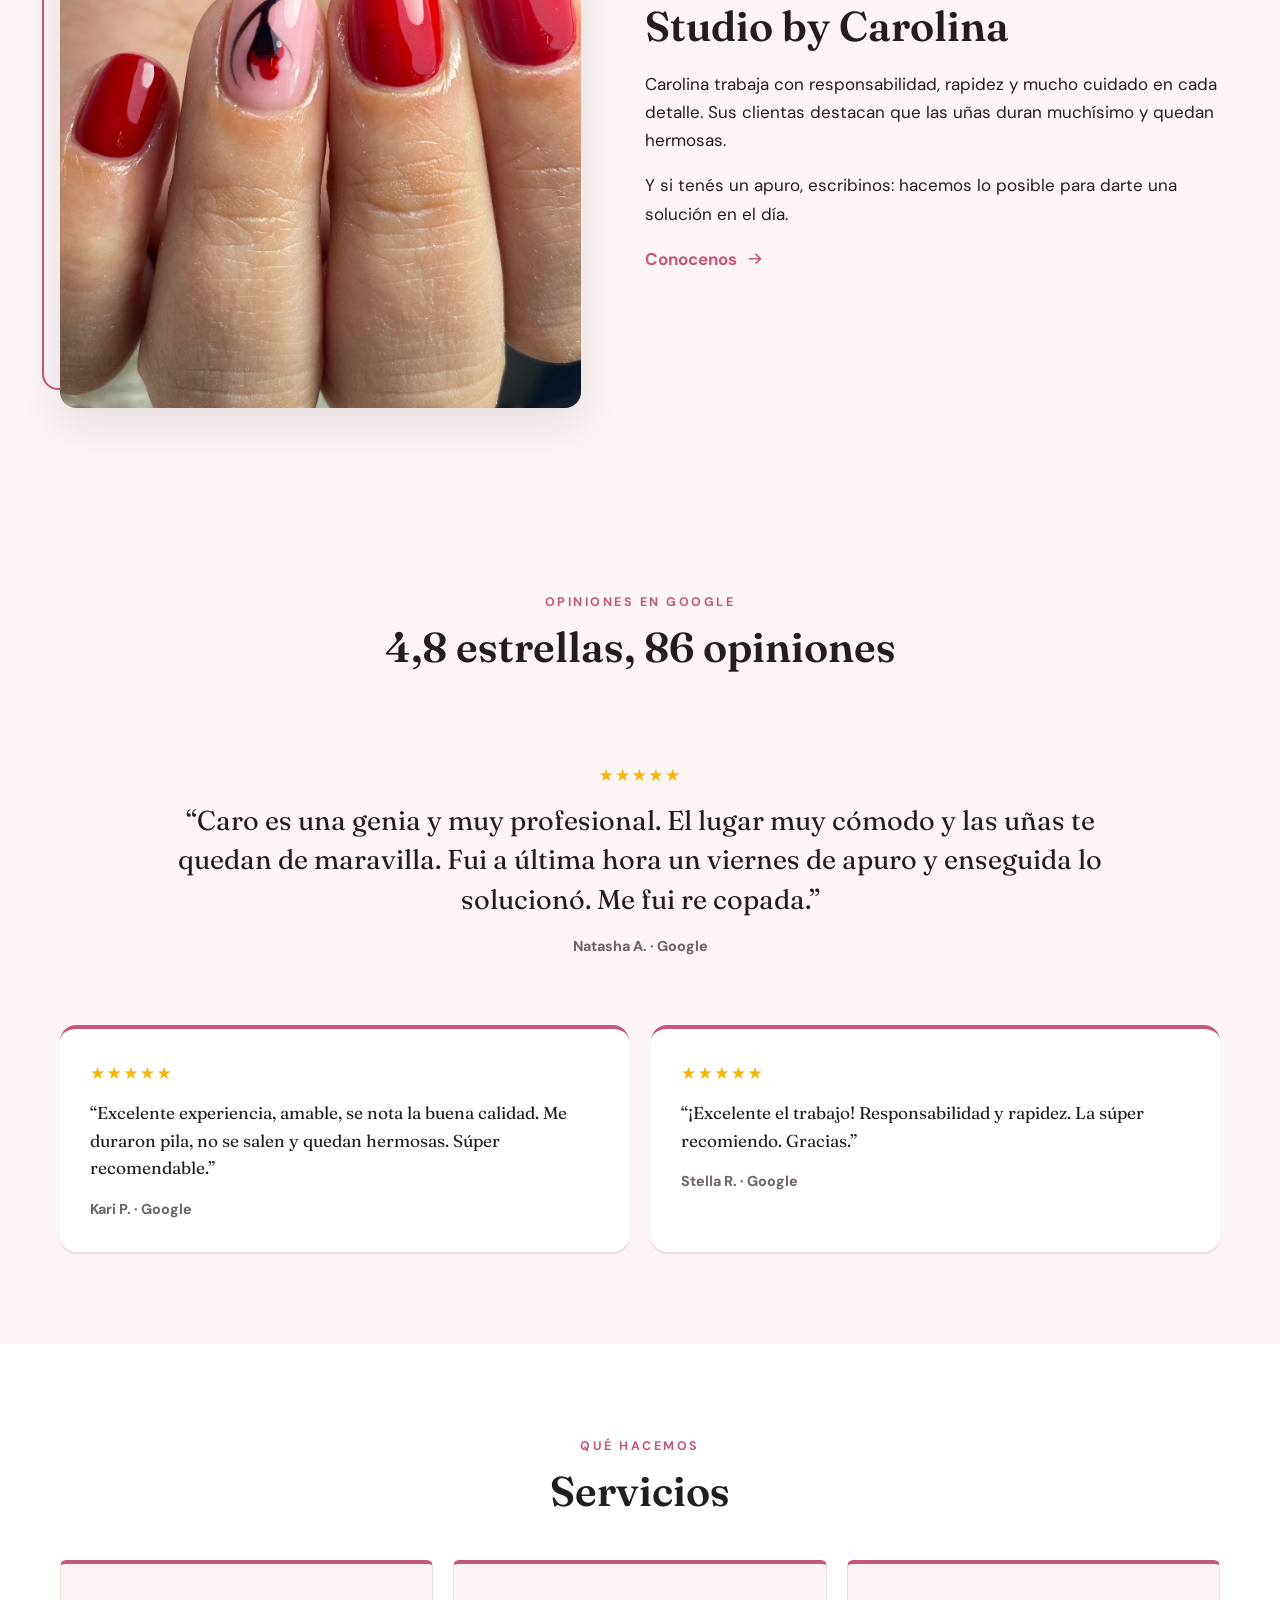
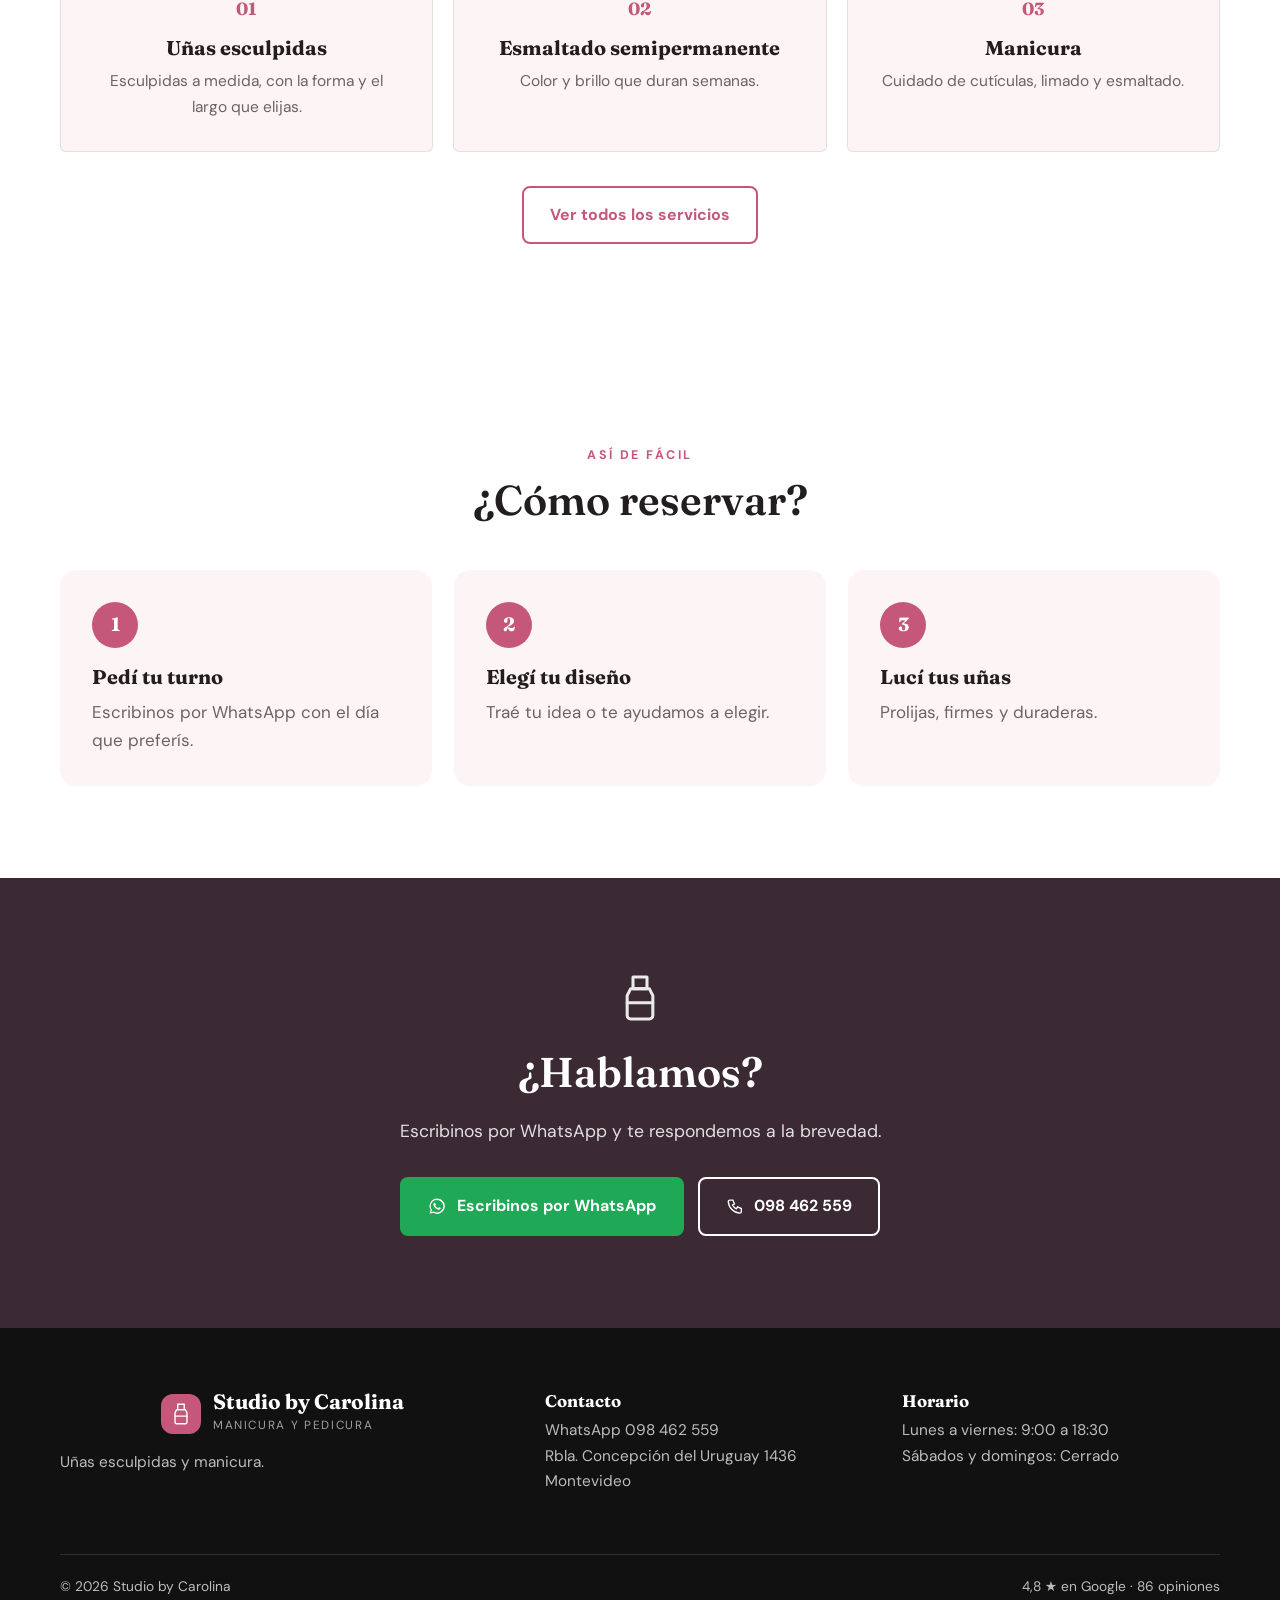
==== commit 7b4f4c61: "STUDIO BY CAROLINA: web multipágina Co-Authored-By: Claude Opus 5.5 <noreply@anthropic.com>" ====
--- a/index.html
+++ b/index.html
@@ -7,43 +7,34 @@
 <meta name="description" content="Studio by Carolina: manicura y pedicura en Rbla. Concepción del Uruguay 1436, Montevideo. 4,8 estrellas en Google con 86 opiniones. WhatsApp 098 462 559.">
 <meta property="og:title" content="Studio by Carolina">
 <meta property="og:description" content="Uñas esculpidas, manicura y pedicura con productos de calidad, en un espacio cómodo y tranquilo.">
+<meta property="og:image" content="https://mbwebstudio.github.io/STUDIO-BY-CAROLINA/fotos/m08.jpg">
 <meta name="theme-color" content="#3b2a33">
 <link rel="preconnect" href="https://fonts.googleapis.com">
 <link rel="preconnect" href="https://fonts.gstatic.com" crossorigin>
 <link href="https://fonts.googleapis.com/css2?family=Fraunces:opsz,wght@9..144,500;9..144,600;9..144,700&family=DM+Sans:wght@400;500;600;700&display=swap" rel="stylesheet">
-<link rel="stylesheet" href="css/styles.css?v=mvso26ni">
+<link rel="stylesheet" href="css/styles.css?v=mvsrnqc3">
 <style>:root{--acento:#c4577a;--acento-2:#3b2a33;--fondo:#fdf5f5}</style>
 </head>
-<body class="tema-claro">
+<body class="tema-claro layout-editorial">
 <header class="top">
   <div class="wrap nav">
     <a class="logo" href="index.html"><svg class="logo-mark" viewBox="0 0 24 24" fill="none" stroke="currentColor" stroke-width="1.3" stroke-linecap="round" stroke-linejoin="round" aria-hidden="true"><path d="M9 3h6v5H9z"/><path d="M8 8h8l1.5 3v8.5a1.5 1.5 0 0 1-1.5 1.5H8a1.5 1.5 0 0 1-1.5-1.5V11z"/><path d="M6.5 14h11"/></svg><span><b>Studio by Carolina</b><small>Manicura y pedicura</small></span></a>
     <input type="checkbox" id="menu-toggle" class="menu-toggle" aria-label="Abrir menú">
     <label for="menu-toggle" class="burger" aria-hidden="true"><span></span></label>
-    <nav aria-label="Principal"><ul><li><a href="index.html" aria-current="page">Inicio</a></li><li><a href="servicios.html">Servicios</a></li><li><a href="nosotros.html">Nosotros</a></li><li><a href="contacto.html">Contacto</a></li></ul></nav>
+    <nav aria-label="Principal"><ul><li><a href="index.html" aria-current="page">Inicio</a></li><li><a href="servicios.html">Servicios</a></li><li><a href="trabajos.html">Trabajos</a></li><li><a href="nosotros.html">Nosotros</a></li><li><a href="contacto.html">Contacto</a></li></ul></nav>
     <a class="btn btn-wa btn-sm" href="https://wa.me/59898462559?text=Hola%20Carolina%2C%20quer%C3%ADa%20pedir%20un%20turno." target="_blank" rel="noopener"><svg class="i" viewBox="0 0 24 24" fill="currentColor" aria-hidden="true"><path d="M12 2a10 10 0 0 0-8.6 15.1L2 22l5-1.3A10 10 0 1 0 12 2zm0 18.2c-1.6 0-3.1-.4-4.4-1.2l-.3-.2-3 .8.8-2.9-.2-.3A8.2 8.2 0 1 1 12 20.2zm4.5-6.1c-.2-.1-1.5-.7-1.7-.8-.2-.1-.4-.1-.6.1l-.8 1c-.1.2-.3.2-.5.1a6.7 6.7 0 0 1-3.3-2.9c-.3-.4.2-.4.7-1.4.1-.2 0-.3 0-.4l-.8-1.8c-.2-.5-.4-.4-.6-.4h-.5c-.2 0-.4.1-.6.3-.2.2-.8.8-.8 2s.8 2.3.9 2.5c.1.2 1.6 2.5 4 3.5 1.5.6 2.1.7 2.8.6.5-.1 1.5-.6 1.7-1.2.2-.6.2-1.1.1-1.2l-.4-.3z"/></svg><span>WhatsApp</span></a>
   </div>
 </header>
 <main>
-<section class="hero hero-arte">
-  <div class="wrap hero-grid">
-    <div class="hero-copy">
+<section class="hero hero-editorial">
+  <div class="wrap">
+    <div class="hero-ed-copy">
       <p class="eyebrow">Uñas esculpidas y manicura</p>
       <h1>Uñas hermosas que duran</h1>
       <p class="lead">Uñas esculpidas, manicura y pedicura con productos de calidad, en un espacio cómodo y tranquilo.</p>
       <div class="cta-row"><a class="btn btn-wa" href="https://wa.me/59898462559?text=Hola%20Carolina%2C%20quer%C3%ADa%20pedir%20un%20turno." target="_blank" rel="noopener"><svg class="i" viewBox="0 0 24 24" fill="currentColor" aria-hidden="true"><path d="M12 2a10 10 0 0 0-8.6 15.1L2 22l5-1.3A10 10 0 1 0 12 2zm0 18.2c-1.6 0-3.1-.4-4.4-1.2l-.3-.2-3 .8.8-2.9-.2-.3A8.2 8.2 0 1 1 12 20.2zm4.5-6.1c-.2-.1-1.5-.7-1.7-.8-.2-.1-.4-.1-.6.1l-.8 1c-.1.2-.3.2-.5.1a6.7 6.7 0 0 1-3.3-2.9c-.3-.4.2-.4.7-1.4.1-.2 0-.3 0-.4l-.8-1.8c-.2-.5-.4-.4-.6-.4h-.5c-.2 0-.4.1-.6.3-.2.2-.8.8-.8 2s.8 2.3.9 2.5c.1.2 1.6 2.5 4 3.5 1.5.6 2.1.7 2.8.6.5-.1 1.5-.6 1.7-1.2.2-.6.2-1.1.1-1.2l-.4-.3z"/></svg>Escribinos por WhatsApp</a><a class="btn btn-ghost" href="servicios.html">Ver servicios</a></div>
-      <a class="rating" href="https://maps.google.com/?cid=63170096096292390" target="_blank" rel="noopener"><span class="stars" aria-hidden="true">★★★★★</span><b>4,8</b> en Google · 86 opiniones</a>
     </div>
-    <div class="hero-visual"><div class="hero-medalla"><svg class="arte" viewBox="0 0 24 24" fill="none" stroke="currentColor" stroke-width="1.3" stroke-linecap="round" stroke-linejoin="round" aria-hidden="true"><path d="M9 3h6v5H9z"/><path d="M8 8h8l1.5 3v8.5a1.5 1.5 0 0 1-1.5 1.5H8a1.5 1.5 0 0 1-1.5-1.5V11z"/><path d="M6.5 14h11"/></svg><span>4,8 ★</span><small>86 opiniones en Google</small></div></div>
-  </div>
-</section>
-
-<section class="datos">
-  <div class="wrap datos-grid">
-    <div><svg class="i" viewBox="0 0 24 24" fill="currentColor" aria-hidden="true"><path d="m12 2.5 2.9 6.1 6.6.8-4.9 4.6 1.3 6.6L12 17.3 6.1 20.6l1.3-6.6L2.5 9.4l6.6-.8z"/></svg><span><b>4,8 en Google</b>86 opiniones reales</span></div>
-    <div><svg class="i" viewBox="0 0 24 24" fill="none" stroke="currentColor" stroke-width="1.8" aria-hidden="true"><circle cx="12" cy="12" r="9"/><path d="M12 7v5l3 2"/></svg><span><b>Lunes a viernes</b>9:00 a 18:30</span></div>
-    <div><svg class="i" viewBox="0 0 24 24" fill="none" stroke="currentColor" stroke-width="1.8" aria-hidden="true"><path d="M12 21s-7-6.2-7-11.5a7 7 0 0 1 14 0C19 14.8 12 21 12 21z"/><circle cx="12" cy="9.5" r="2.5"/></svg><span><b>Rbla. Concepción del Uruguay 1436</b>Montevideo</span></div>
-    <a href="https://wa.me/59898462559?text=Hola%20Carolina%2C%20quer%C3%ADa%20pedir%20un%20turno." target="_blank" rel="noopener"><svg class="i" viewBox="0 0 24 24" fill="currentColor" aria-hidden="true"><path d="M12 2a10 10 0 0 0-8.6 15.1L2 22l5-1.3A10 10 0 1 0 12 2zm0 18.2c-1.6 0-3.1-.4-4.4-1.2l-.3-.2-3 .8.8-2.9-.2-.3A8.2 8.2 0 1 1 12 20.2zm4.5-6.1c-.2-.1-1.5-.7-1.7-.8-.2-.1-.4-.1-.6.1l-.8 1c-.1.2-.3.2-.5.1a6.7 6.7 0 0 1-3.3-2.9c-.3-.4.2-.4.7-1.4.1-.2 0-.3 0-.4l-.8-1.8c-.2-.5-.4-.4-.6-.4h-.5c-.2 0-.4.1-.6.3-.2.2-.8.8-.8 2s.8 2.3.9 2.5c.1.2 1.6 2.5 4 3.5 1.5.6 2.1.7 2.8.6.5-.1 1.5-.6 1.7-1.2.2-.6.2-1.1.1-1.2l-.4-.3z"/></svg><span><b>WhatsApp</b>098 462 559</span></a>
+    <figure class="hero-ancha"><img src="fotos/m08.jpg" alt="Uñas esculpidas azules y nude con brillos" loading="lazy"><figcaption><a class="rating" href="https://maps.google.com/?cid=63170096096292390" target="_blank" rel="noopener"><span class="stars" aria-hidden="true">★★★★★</span><b>4,8</b> en Google · 86 opiniones</a></figcaption></figure>
   </div>
 </section>
 
@@ -56,7 +47,14 @@
       <p>Y si tenés un apuro, escribinos: hacemos lo posible para darte una solución en el día.</p>
       <a class="link" href="nosotros.html">Conocenos <svg class="i" viewBox="0 0 24 24" fill="none" stroke="currentColor" stroke-width="2" aria-hidden="true"><path d="M5 12h14M13 6l6 6-6 6"/></svg></a>
     </div>
-    <div class="arte-card"><svg class="arte" viewBox="0 0 24 24" fill="none" stroke="currentColor" stroke-width="1.3" stroke-linecap="round" stroke-linejoin="round" aria-hidden="true"><path d="M9 3h6v5H9z"/><path d="M8 8h8l1.5 3v8.5a1.5 1.5 0 0 1-1.5 1.5H8a1.5 1.5 0 0 1-1.5-1.5V11z"/><path d="M6.5 14h11"/></svg><p>Uñas esculpidas y manicura</p></div>
+    <figure class="marco"><img src="fotos/m02.jpg" alt="Uñas rojas con un diseño pintado a mano" loading="lazy"></figure>
+  </div>
+</section>
+
+<section class="seccion-opiniones">
+  <div class="wrap">
+    <div class="head"><p class="eyebrow">Opiniones en Google</p><h2>4,8 estrellas, 86 opiniones</h2></div>
+    <div class="opiniones"><figure class="opinion"><span class="stars" aria-label="5 estrellas">★★★★★</span><blockquote>“Caro es una genia y muy profesional. El lugar muy cómodo y las uñas te quedan de maravilla. Fui a última hora un viernes de apuro y enseguida lo solucionó. Me fui re copada.”</blockquote><figcaption>Natasha A. · Google</figcaption></figure><figure class="opinion"><span class="stars" aria-label="5 estrellas">★★★★★</span><blockquote>“Excelente experiencia, amable, se nota la buena calidad. Me duraron pila, no se salen y quedan hermosas. Súper recomendable.”</blockquote><figcaption>Kari P. · Google</figcaption></figure><figure class="opinion"><span class="stars" aria-label="5 estrellas">★★★★★</span><blockquote>“¡Excelente el trabajo! Responsabilidad y rapidez. La súper recomiendo. Gracias.”</blockquote><figcaption>Stella R. · Google</figcaption></figure></div>
   </div>
 </section>
 
@@ -65,13 +63,6 @@
     <div class="head"><p class="eyebrow">Qué hacemos</p><h2>Servicios</h2></div>
     <div class="servicios"><article class="servicio"><span class="num">01</span><h3>Uñas esculpidas</h3><p>Esculpidas a medida, con la forma y el largo que elijas.</p></article><article class="servicio"><span class="num">02</span><h3>Esmaltado semipermanente</h3><p>Color y brillo que duran semanas.</p></article><article class="servicio"><span class="num">03</span><h3>Manicura</h3><p>Cuidado de cutículas, limado y esmaltado.</p></article></div>
     <p class="center"><a class="btn btn-outline" href="servicios.html">Ver todos los servicios</a></p>
-  </div>
-</section>
-
-<section class="seccion-opiniones">
-  <div class="wrap">
-    <div class="head"><p class="eyebrow">Opiniones en Google</p><h2>4,8 estrellas, 86 opiniones</h2></div>
-    <div class="opiniones"><figure class="opinion"><span class="stars" aria-label="5 estrellas">★★★★★</span><blockquote>“Caro es una genia y muy profesional. El lugar muy cómodo y las uñas te quedan de maravilla. Fui a última hora un viernes de apuro y enseguida lo solucionó. Me fui re copada.”</blockquote><figcaption>Natasha A. · Google</figcaption></figure><figure class="opinion"><span class="stars" aria-label="5 estrellas">★★★★★</span><blockquote>“Excelente experiencia, amable, se nota la buena calidad. Me duraron pila, no se salen y quedan hermosas. Súper recomendable.”</blockquote><figcaption>Kari P. · Google</figcaption></figure><figure class="opinion"><span class="stars" aria-label="5 estrellas">★★★★★</span><blockquote>“¡Excelente el trabajo! Responsabilidad y rapidez. La súper recomiendo. Gracias.”</blockquote><figcaption>Stella R. · Google</figcaption></figure></div>
   </div>
 </section>
 
--- a/css/styles.css
+++ b/css/styles.css
@@ -287,3 +287,109 @@
 .tema-urgente .hero .eyebrow { color: var(--acento); }
 .tema-urgente .btn-outline { border-color: var(--acento-2); color: var(--acento-2); }
 .tema-urgente .btn-outline:hover { background: var(--acento-2); color: #fff; }
+.opiniones:has(> :nth-child(2):last-child) { grid-template-columns: repeat(2, 1fr); max-width: 820px; margin-inline: auto; }
+@media (max-width: 620px) { .opiniones:has(> :nth-child(2):last-child) { grid-template-columns: 1fr; } }
+
+/* ───────────── Layouts (body.layout-*) ───────────── */
+
+/* COVER: full-bleed photo hero, dark translucent header, services as a list */
+.layout-cover .top { background: rgba(12, 12, 14, .72); color: #fff; border-bottom: 0; }
+.layout-cover .top .logo small { color: rgba(255, 255, 255, .7); }
+.layout-cover .top nav a[aria-current="page"] { color: var(--acento); }
+.hero-cover { min-height: min(86vh, 760px); display: flex; align-items: flex-end; padding: 0 0 80px; color: #fff; background: #111 var(--img) center / cover no-repeat; }
+.hero-cover::before { width: auto; height: auto; inset: 0; border-radius: 0; right: 0; top: 0; background: linear-gradient(180deg, rgba(0, 0, 0, .15) 0%, rgba(0, 0, 0, .55) 45%, rgba(0, 0, 0, .88) 100%); }
+.hero-cover-copy { position: relative; max-width: 760px; margin-left: max(20px, calc((100% - 1160px) / 2)); }
+.hero-cover h1 { color: #fff; max-width: 16ch; font-size: clamp(2.6rem, 6vw, 4.8rem); }
+.hero-cover .lead, .hero-cover .rating { color: rgba(255, 255, 255, .85); }
+.hero-cover .rating b { color: #fff; }
+.hero-cover .btn-ghost { color: #fff; }
+.layout-cover .datos-grid { transform: none; margin-top: -40px; position: relative; }
+.layout-cover .seccion-servicios .servicios { grid-template-columns: 1fr 1fr; gap: 0 48px; }
+.layout-cover .servicio { display: grid; grid-template-columns: 56px 1fr; column-gap: 18px; background: none; border: 0; border-bottom: 1px solid var(--linea); border-radius: 0; padding: 26px 0; }
+.layout-cover .servicio:hover { transform: none; }
+.layout-cover .servicio .num { grid-row: span 2; font-size: 2rem; margin: 0; line-height: 1; }
+.layout-cover .banner { padding: 120px 0 64px; background: #0f0f10; }
+.layout-cover .banner h1 { font-size: clamp(2.6rem, 6vw, 4.6rem); }
+.layout-cover .banner-arte { opacity: .18; }
+
+/* EDITORIAL: centered header and title over a wide photo, featured review, squarer buttons */
+.layout-editorial .nav { flex-wrap: wrap; justify-content: center; gap: 4px 26px; padding: 14px 0 6px; }
+.layout-editorial .logo { width: 100%; justify-content: center; }
+.layout-editorial .top nav { margin: 0; }
+.layout-editorial .nav .btn-sm { display: none; }
+.layout-editorial .btn { border-radius: 8px; }
+.hero-editorial { padding-top: 64px; text-align: center; }
+.hero-editorial::before { display: none; }
+.hero-ed-copy { max-width: 820px; margin: 0 auto 48px; }
+.hero-editorial h1 { max-width: none; font-size: clamp(2.6rem, 6vw, 5rem); }
+.hero-editorial .lead { margin-inline: auto; }
+.hero-editorial .cta-row { justify-content: center; }
+.hero-ancha { margin: 0 auto; position: relative; max-width: 960px; }
+.hero-ancha img { width: 100%; aspect-ratio: 3 / 2; object-fit: cover; border-radius: 6px; box-shadow: var(--sombra); }
+.hero-ancha figcaption { position: absolute; left: 24px; bottom: 24px; background: var(--superficie); padding: 10px 18px; border-radius: 6px; box-shadow: var(--sombra); }
+.hero-ancha .rating { margin: 0; }
+.hero-ed-medalla .hero-medalla { margin: 0 auto; max-width: 320px; }
+.layout-editorial .intro { padding-top: 92px; }
+.layout-editorial .intro .split { grid-template-columns: .95fr 1.05fr; }
+.layout-editorial .intro .split > :first-child { order: 2; }
+.layout-editorial .marco::after { inset: -18px 18px 18px -18px; }
+.layout-editorial .servicio { text-align: center; border-top: 4px solid var(--acento); border-radius: 6px; }
+.layout-editorial .opiniones { grid-template-columns: 1fr 1fr; }
+.layout-editorial .opinion:first-child { grid-column: 1 / -1; text-align: center; padding: 44px 10%; border-top: 0; background: transparent; box-shadow: none; }
+.layout-editorial .opinion:first-child blockquote { font-size: clamp(1.25rem, 2.2vw, 1.7rem); line-height: 1.45; }
+.layout-editorial .banner { background: var(--fondo); color: var(--texto); text-align: center; border-bottom: 1px solid var(--linea); }
+.tema-tinta.layout-editorial .banner { background: #141415; }
+.layout-editorial .banner h1 { color: var(--texto); }
+.layout-editorial .banner .lead { color: var(--suave); margin-inline: auto; }
+.layout-editorial .banner-arte { left: 50%; right: auto; transform: translate(-50%, -50%); opacity: .08; width: 340px; height: 340px; }
+
+/* POSTER: accent block hero with a tilted photo card, bold numbered services, dark reviews band */
+.layout-poster .top { border-bottom: 4px solid var(--acento); }
+.layout-poster .btn { border-radius: 4px; box-shadow: 4px 4px 0 rgba(0, 0, 0, .85); }
+.layout-poster .btn:hover { transform: translate(-2px, -2px); box-shadow: 6px 6px 0 rgba(0, 0, 0, .85); }
+.layout-poster .hero.hero-poster { background: var(--acento); color: #111; padding: 76px 0 96px; }
+.hero-poster::before { background: radial-gradient(circle, rgba(255, 255, 255, .25), transparent 70%); }
+.hero-poster .eyebrow { color: #111; opacity: .75; }
+.hero-poster h1 { color: #111; font-size: clamp(2.6rem, 6vw, 4.8rem); max-width: 13ch; }
+.layout-poster .hero-poster .lead, .layout-poster .hero-poster .rating { color: rgba(17, 17, 17, .78); }
+.layout-poster .hero-poster .btn-ghost { color: #111; background: #fff; border-color: #111; }
+.poster-grid { position: relative; display: grid; grid-template-columns: 1.1fr .9fr; gap: 56px; align-items: center; }
+.polaroid { margin: 0 auto; max-width: 400px; background: #fff; padding: 14px 14px 18px; box-shadow: 0 24px 50px rgba(0, 0, 0, .3); transform: rotate(3deg); position: relative; }
+.polaroid img { width: 100%; aspect-ratio: 4 / 5; object-fit: cover; }
+.sello { position: absolute; left: -28px; bottom: 36px; background: #111; color: #fff; border-radius: 50%; width: 112px; height: 112px; display: grid; place-content: center; text-align: center; font-family: var(--titulo); font-size: 1.6rem; font-weight: 700; line-height: 1; transform: rotate(-10deg); box-shadow: 0 10px 24px rgba(0, 0, 0, .3); }
+.sello small { font-family: var(--cuerpo); font-size: .7rem; font-weight: 600; margin-top: 4px; opacity: .8; }
+.hero-poster .hero-medalla { background: #fff; color: #111; }
+.layout-poster .seccion-servicios { background: var(--fondo); }
+.layout-poster .servicio { background: var(--superficie); border: 2px solid var(--texto); border-radius: 4px; box-shadow: 6px 6px 0 var(--acento); }
+.layout-poster .servicio .num { font-size: 3rem; line-height: 1; }
+.layout-poster .seccion-opiniones { background: var(--acento-2); }
+.tema-tinta.layout-poster .seccion-opiniones { background: #1c1c1f; }
+.layout-poster .seccion-opiniones .head h2 { color: #fff; }
+.tema-tinta.layout-poster .seccion-opiniones .head h2 { color: var(--texto); }
+.layout-poster .seccion-opiniones .head .eyebrow { color: var(--acento); }
+.layout-poster .opinion { border-top: 0; border-left: 6px solid var(--acento); }
+.layout-poster .datos-grid { transform: none; }
+.layout-poster .datos { padding: 0 0 92px; }
+.layout-poster .banner { background: var(--acento); color: #111; }
+.layout-poster .banner h1 { color: #111; }
+.layout-poster .banner .eyebrow, .layout-poster .banner .lead { color: rgba(17, 17, 17, .75); }
+.layout-poster .banner-arte { color: #111; opacity: .12; }
+
+@media (max-width: 960px) {
+  .layout-cover .seccion-servicios .servicios { grid-template-columns: 1fr; }
+  .layout-editorial .nav { flex-wrap: nowrap; justify-content: flex-start; padding: 0; }
+  .layout-editorial .logo { width: auto; justify-content: flex-start; }
+  .layout-editorial .nav .btn-sm { display: inline-flex; }
+  .layout-editorial .intro .split > :first-child { order: 0; }
+  .layout-editorial .opiniones { grid-template-columns: 1fr; }
+  .hero-ancha img { aspect-ratio: 4 / 3; }
+  .poster-grid { grid-template-columns: 1fr; gap: 56px; }
+  .polaroid { max-width: 320px; }
+  .sello { left: -14px; width: 92px; height: 92px; font-size: 1.3rem; }
+}
+@media (max-width: 620px) {
+  .hero-cover { min-height: 78vh; padding-bottom: 56px; }
+  .hero-cover-copy { margin-left: 16px; margin-right: 16px; }
+  .hero-ancha figcaption { position: static; margin-top: 12px; box-shadow: none; padding: 0; background: none; }
+  .layout-editorial .opinion:first-child { padding: 24px 0; }
+}
